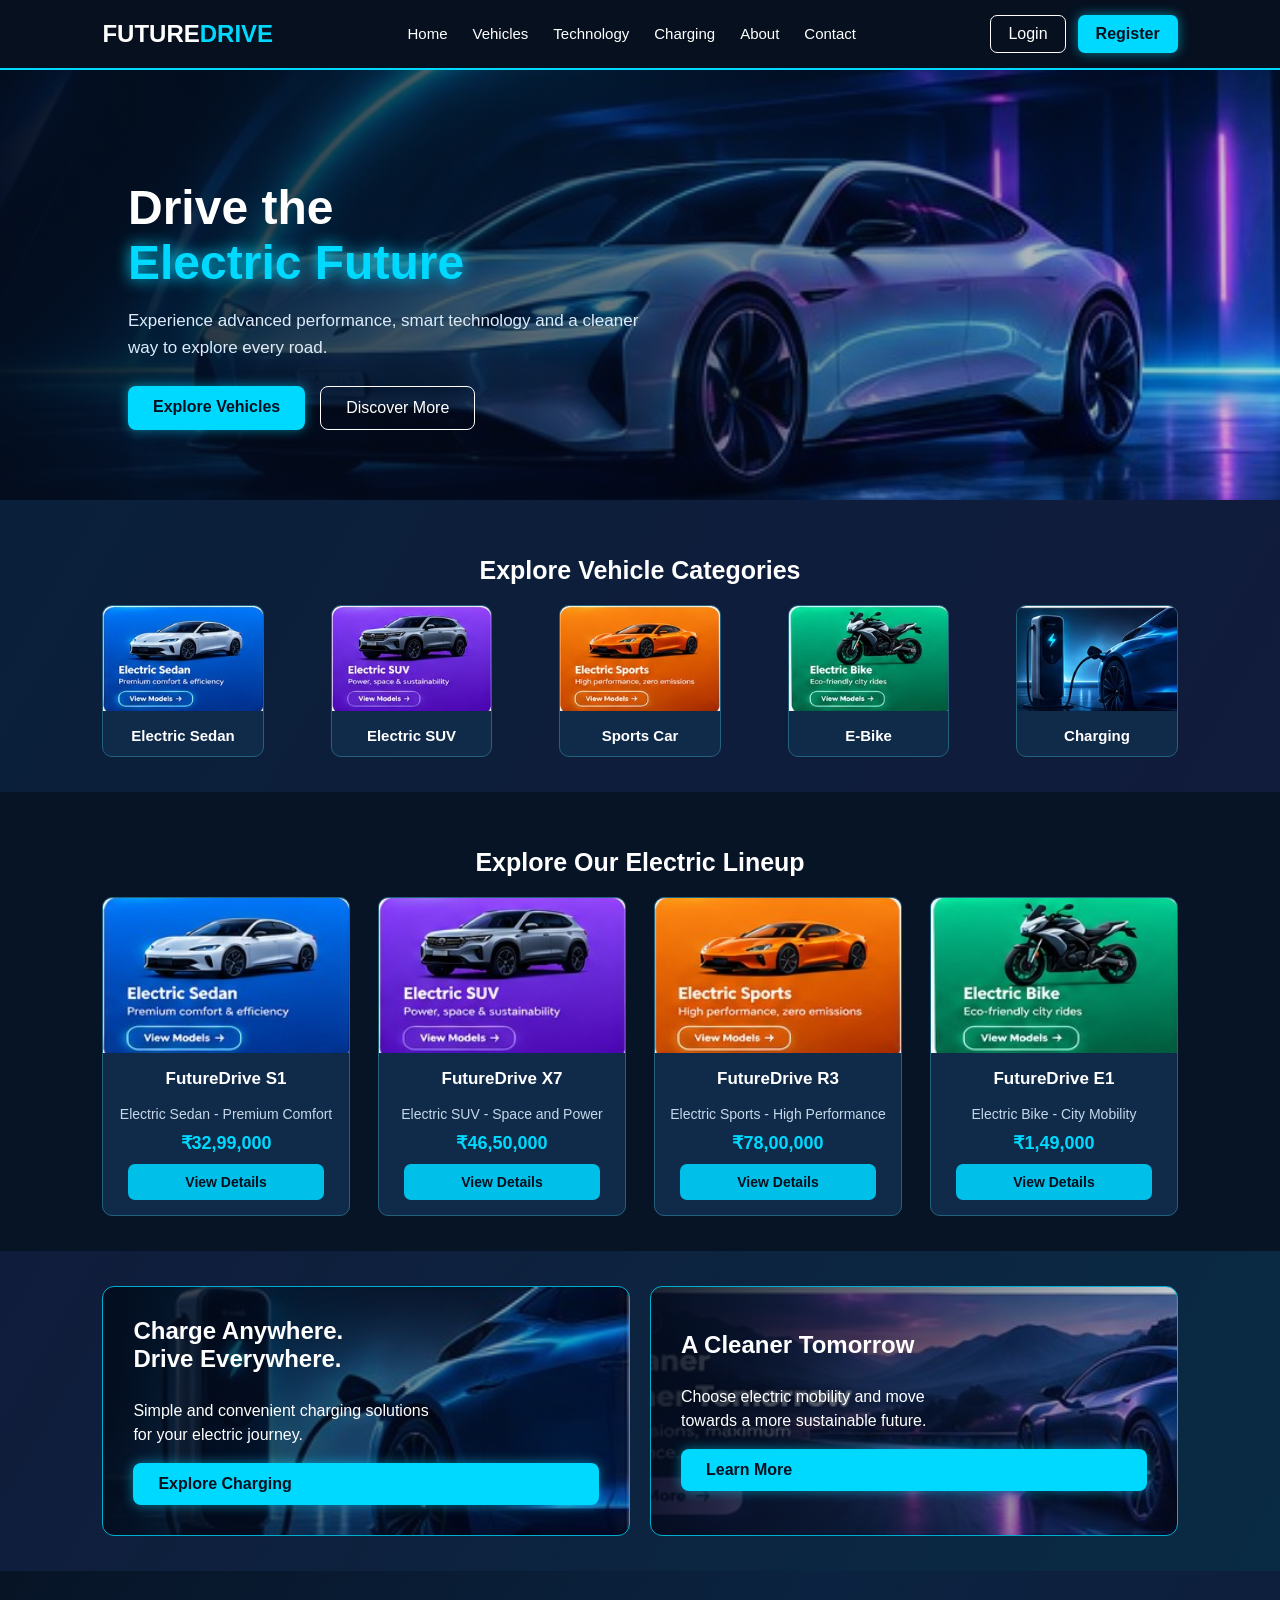
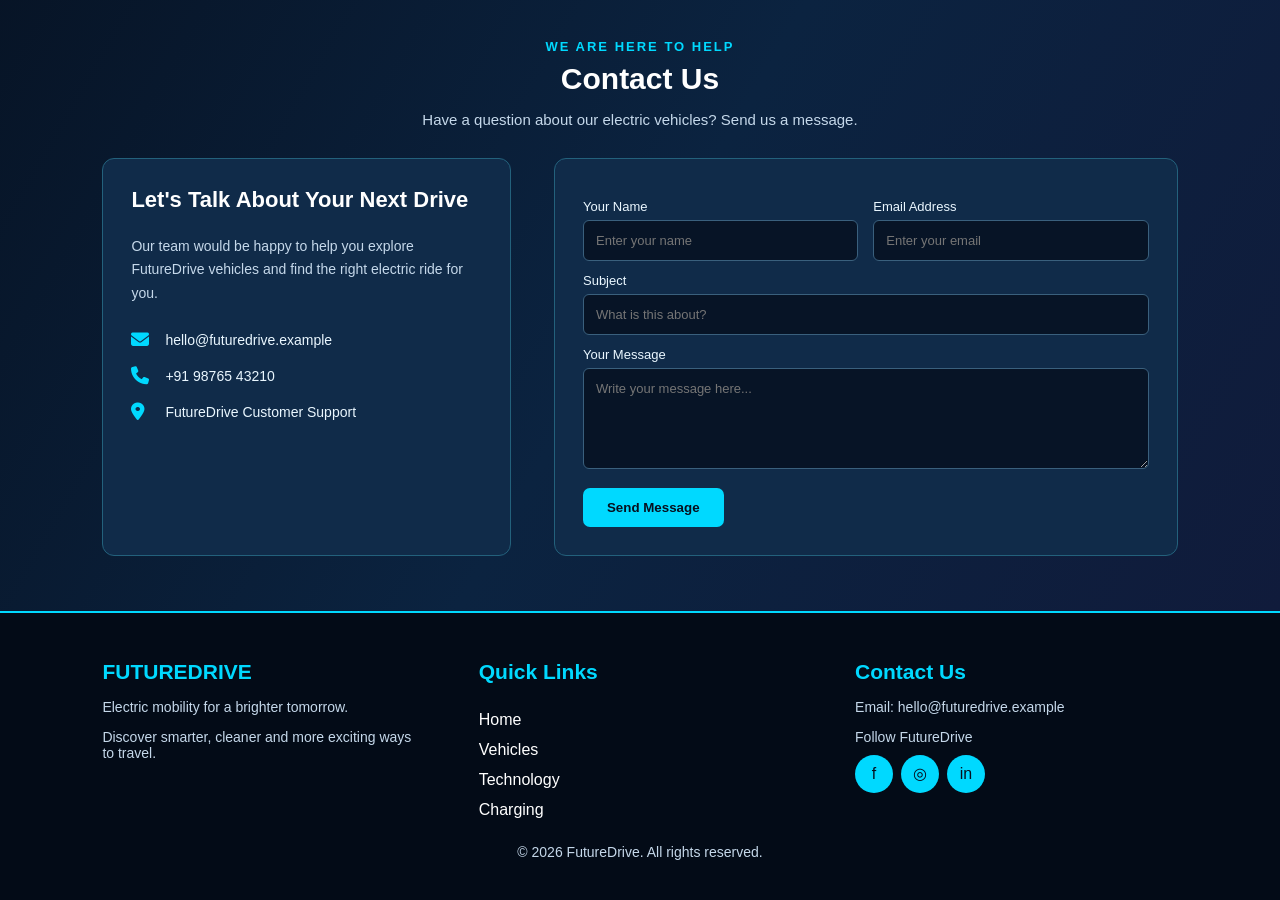
==== index.html @ e7c0e1f0 "Initial commit - FutureDrive website" ====
<!DOCTYPE html>
<html lang="en">
<head>
    <meta charset="UTF-8">
    <meta name="viewport" content="width=device-width, initial-scale=1.0">
    <title>FutureDrive - Electric Vehicles</title>
    <link rel="stylesheet" href="style.css">
    <link rel="stylesheet" href="https://cdnjs.cloudflare.com/ajax/libs/font-awesome/6.5.1/css/all.min.css">
</head>
<body>
<nav class="navbar">
    <a href="index.html" class="logo">FUTURE<span>DRIVE</span></a>

    <input type="checkbox" id="menu-toggle">
    <label for="menu-toggle" class="menu-icon">
        <i class="fa-solid fa-bars">☰</i>
    </label>

    <ul class="nav-links">
        <li><a href="index.html" class="anchor-link">Home</a></li>
        <li><a href="index.html#vehicles" class="anchor-link">Vehicles</a></li>
        <li><a href="index.html#technology" class="anchor-link">Technology</a></li>
        <li><a href="index.html#charging" class="anchor-link">Charging</a></li>
        <li><a href="index.html#about" class="anchor-link">About</a></li>
        <li><a href="#contact" class="anchor-link">Contact</a></li>
    </ul>

    <div class="nav-buttons">
        <a href="login.html" class="login-btn">Login</a>
        <a href="register.html" class="register-btn">Register</a>
    </div>
</nav>
<section class="hero">
    <div class="hero-content">
        <h1>Drive the<br><span>Electric Future</span></h1>
        <p>Experience advanced performance, smart technology and a cleaner way to explore every road.</p>
        <div class="hero-buttons">
            <a href="#vehicles" class="shop-btn">Explore Vehicles</a>
            <a href="#about" class="explore-btn">Discover More</a>
        </div>
    </div>
</section>

<section class="collections">
    <h2>Explore Vehicle Categories</h2>
    <div class="collection-container">
        <div class="collection-card"><img src="images/sedan.jpg" alt="Sedan"><h3>Electric Sedan</h3></div>
        <div class="collection-card"><img src="images/suv.jpg" alt="SUV"><h3>Electric SUV</h3></div>
        <div class="collection-card"><img src="images/sports.jpg" alt="Sports car"><h3>Sports Car</h3></div>
        <div class="collection-card"><img src="images/bike.jpg" alt="Electric bike"><h3>E-Bike</h3></div>
        <div class="collection-card"><img src="images/charging.jpg" alt="Charging"><h3>Charging</h3></div>
    </div>
</section>

<section class="products" id="vehicles">
    <h2>Explore Our Electric Lineup</h2>
    <div class="product-container">
        <div class="product-card">
            <img src="images/sedan.jpg" alt="FutureDrive S1">
            <h3>FutureDrive S1</h3>
            <p>Electric Sedan - Premium Comfort</p>
            <div class="product-price">₹32,99,000</div>
            <a href="car1.html" class="view-details">View Details</a>
        </div>
        <div class="product-card">
            <img src="images/suv.jpg" alt="FutureDrive X7">
            <h3>FutureDrive X7</h3>
            <p>Electric SUV - Space and Power</p>
            <div class="product-price">₹46,50,000</div>
            <a href="car2.html" class="view-details">View Details</a>
        </div>
        <div class="product-card">
            <img src="images/sports.jpg" alt="FutureDrive R3">
            <h3>FutureDrive R3</h3>
            <p>Electric Sports - High Performance</p>
            <div class="product-price">₹78,00,000</div>
            <a href="car3.html" class="view-details">View Details</a>
        </div>
        <div class="product-card">
            <img src="images/bike.jpg" alt="FutureDrive E1">
            <h3>FutureDrive E1</h3>
            <p>Electric Bike - City Mobility</p>
            <div class="product-price">₹1,49,000</div>
            <a href="car4.html" class="view-details">View Details</a>
        </div>
    </div>
</section>

<section class="promo-section" id="charging">
    <div class="promo-card charging-banner">
        <h2>Charge Anywhere.<br>Drive Everywhere.</h2>
        <p>Simple and convenient charging solutions for your electric journey.</p>
        <a href="#technology" class="shop-btn">Explore Charging</a>
    </div>
    <div class="promo-card green-banner">
        <h2>A Cleaner Tomorrow</h2>
        <p>Choose electric mobility and move towards a more sustainable future.</p>
        <a href="#about" class="shop-btn">Learn More</a>
    </div>
</section>

<section class="contact-section" id="contact-us">
    <div class="contact-heading">
        <p class="contact-tag">WE ARE HERE TO HELP</p>
        <h2>Contact Us</h2>
        <p>Have a question about our electric vehicles? Send us a message.</p>
    </div>

    <div class="contact-container">
        <div class="contact-info">
            <h3>Let's Talk About Your Next Drive</h3>
            <p>Our team would be happy to help you explore FutureDrive vehicles and find the right electric ride for you.</p>
            <div class="contact-info-item">
                <i class="fa-solid fa-envelope"></i>
                <span>hello@futuredrive.example</span>
            </div>
            <div class="contact-info-item">
                <i class="fa-solid fa-phone"></i>
                <span>+91 98765 43210</span>
            </div>
            <div class="contact-info-item">
                <i class="fa-solid fa-location-dot"></i>
                <span>FutureDrive Customer Support</span>
            </div>
        </div>

        <div class="contact-form-box">
            <form class="contact-form" action="#" method="get">
                <div class="contact-input-row">
                    <div>
                        <label for="contact-name">Your Name</label>
                        <input type="text" id="contact-name" name="name" placeholder="Enter your name" required>
                    </div>
                    <div>
                        <label for="contact-email">Email Address</label>
                        <input type="email" id="contact-email" name="email" placeholder="Enter your email" required>
                    </div>
                </div>
                <label for="contact-subject">Subject</label>
                <input type="text" id="contact-subject" name="subject" placeholder="What is this about?">
                <label for="contact-message">Your Message</label>
                <textarea id="contact-message" name="message" rows="5" placeholder="Write your message here..." required></textarea>
                <button type="submit">Send Message</button>
            </form>
        </div>
    </div>
</section>



<footer id="contact">
    <div class="footer-container">
        <div class="footer-contact">
            <h2>FUTUREDRIVE</h2>
            <p>Electric mobility for a brighter tomorrow.</p>
            <p>Discover smarter, cleaner and more exciting ways to travel.</p>
        </div>

        <div class="footer-links">
            <h2>Quick Links</h2>
            <a href="index.html">Home</a>
            <a href="index.html#vehicles">Vehicles</a>
            <a href="index.html#technology">Technology</a>
            <a href="index.html#charging">Charging</a>
        </div>

        <div class="footer-media">
            <h2>Contact Us</h2>
            <p>Email: hello@futuredrive.example</p>
            <p>Follow FutureDrive</p>
            <a href="#">f</a><a href="#">◎</a><a href="#">in</a>
        </div>
    </div>
    <p class="footer-copy">© 2026 FutureDrive. All rights reserved.</p>
</footer>
</body>
</html>
---- style.css ----
* {
    box-sizing: border-box;
}

body {
    margin: 0;
    padding: 0;
    font-family: Arial, sans-serif;
    background-color: #071426;
    color: white;
    min-height: 100vh;
    display: flex;
    flex-direction: column;
}

.navbar {
    display: flex;
    align-items: center;
    justify-content: space-between;
    padding: 15px 8%;
    background-color: #06101F;
    color: white;
    border-bottom: 2px solid #00D9FF;
    box-shadow: 0 3px 15px rgba(0, 217, 255, 0.25);
}

.logo {
    color: white;
    font-size: 24px;
    font-weight: bold;
    text-decoration: none;
}

.logo span {
    color: #00D9FF;
}

.nav-links {
    display: flex;
    gap: 25px;
    list-style-type: none;
    margin: 0;
    padding: 0;
}

.anchor-link {
    text-decoration: none;
    color: white;
    font-size: 15px;
    transition: 0.3s;
}

.anchor-link:hover {
    color: #00D9FF;
    text-decoration: underline;
}

.nav-buttons {
    display: flex;
    align-items: center;
    gap: 12px;
}

.login-btn {
    color: white;
    text-decoration: none;
    padding: 9px 17px;
    border: 1px solid white;
    border-radius: 7px;
}

.login-btn:hover {
    color: #00D9FF;
    border-color: #00D9FF;
}

.register-btn {
    color: #06101F;
    text-decoration: none;
    padding: 10px 18px;
    background-color: #00D9FF;
    border-radius: 7px;
    font-weight: bold;
    box-shadow: 0 0 12px rgba(0, 217, 255, 0.55);
}

.register-btn:hover {
    background-color: white;
    box-shadow: 0 0 20px #00D9FF;
    transform: translateY(-3px);
}

#menu-toggle {
    display: none;
}

.menu-icon {
    display: none;
}

.hero {
    height: 430px;
    display: flex;
    align-items: center;
    padding: 40px 10%;
    background-image: linear-gradient(to right, rgba(3, 12, 28, 0.95), rgba(3, 12, 28, 0.15)), url("images/hero-ev.jpg");
    background-size: cover;
    background-position: center;
    box-sizing: border-box;
}

.hero-content {
    max-width: 520px;
}

.hero-content h1 {
    font-size: 48px;
    line-height: 1.15;
    margin-bottom: 12px;
}

.hero-content h1 span {
    color: #00D9FF;
    text-shadow: 0 0 15px #00D9FF;
}

.hero-content p {
    font-size: 17px;
    line-height: 1.6;
    margin-bottom: 25px;
    color: #DCEBFA;
}

.hero-buttons {
    display: flex;
    gap: 15px;
}

.shop-btn {
    padding: 12px 25px;
    background-color: #00D9FF;
    color: #06101F;
    text-decoration: none;
    border-radius: 8px;
    font-weight: bold;
    transition: 0.3s;
    box-shadow: 0 0 12px rgba(0, 217, 255, 0.5);
}

.shop-btn:hover {
    background-color: white;
    transform: translateY(-4px);
    box-shadow: 0 0 22px #00D9FF;
}

.explore-btn {
    padding: 12px 25px;
    border: 1px solid white;
    color: white;
    text-decoration: none;
    border-radius: 8px;
    transition: 0.3s;
}

.explore-btn:hover {
    background-color: white;
    color: #071426;
}

.collections {
    padding: 35px 8%;
    background: linear-gradient(120deg, #0A203A, #111B3C);
}

.collections h2,
.products h2 {
    margin-bottom: 20px;
    font-size: 25px;
    text-align: center;
}

.collection-container {
    display: flex;
    justify-content: space-between;
    flex-wrap: wrap;
    gap: 15px;
}

.collection-card {
    background-color: #102B49;
    width: 15%;
    border: 1px solid #23617C;
    border-radius: 10px;
    text-align: center;
    overflow: hidden;
    transition: 0.3s;
}

.collection-card img {
    width: 100%;
    height: 105px;
    object-fit: cover;
}

.collection-card h3 {
    margin: 12px 5px;
    font-size: 15px;
}

.collection-card:hover {
    transform: scale(1.05);
    border-color: #00D9FF;
    box-shadow: 0 0 17px rgba(0, 217, 255, 0.35);
    position: relative;
    z-index: 2;
}

.collection-card:active {
    transform: scale(1.05);
}

.products {
    padding: 35px 8%;
    background-color: #071426;
}

.product-container {
    display: flex;
    justify-content: space-between;
    flex-wrap: wrap;
    gap: 18px;
}

.product-card {
    background-color: #102B49;
    width: 23%;
    border: 1px solid #23617C;
    border-radius: 10px;
    text-align: center;
    padding-bottom: 15px;
    overflow: hidden;
    transition: 0.3s;
}

.product-card img {
    width: 100%;
    height: 155px;
    object-fit: cover;
}

.product-card h3 {
    font-size: 17px;
    margin-top: 12px;
}

.product-card p {
    font-size: 14px;
    margin: 5px;
    color: #C5D8EA;
}

.product-price {
    color: #00D9FF;
    font-size: 18px;
    font-weight: bold;
    margin: 10px;
}

.product-card:hover {
    transform: scale(1.05);
    border-color: #00D9FF;
    box-shadow: 0 0 20px rgba(0, 217, 255, 0.3);
    position: relative;
    z-index: 2;
}

.product-card:active {
    transform: scale(1.05);
}

.view-details {
    display: block;
    width: 80%;
    margin: 10px auto 0;
    padding: 10px 20px;
    background-color: #00BFE8;
    color: #06101F;
    text-decoration: none;
    border-radius: 7px;
    box-sizing: border-box;
    font-size: 14px;
    font-weight: bold;
}

.view-details:hover {
    background-color: white;
    box-shadow: 0 0 15px #00D9FF;
}

.promo-section {
    display: flex;
    justify-content: space-between;
    gap: 20px;
    padding: 35px 8%;
    background: linear-gradient(120deg, #101C3B, #092B43);
}

.promo-card {
    width: 50%;
    min-height: 220px;
    padding: 30px;
    display: flex;
    flex-direction: column;
    justify-content: center;
    background-size: cover;
    background-position: center;
    border-radius: 12px;
    overflow: hidden;
    border: 1px solid #00AFCF;
}

.promo-card h2 {
    margin: 0 0 10px;
}

.promo-card p {
    max-width: 300px;
    line-height: 1.5;
}

.charging-banner {
    background-image: linear-gradient(to right, rgba(3, 12, 28, 0.9), rgba(3, 12, 28, 0.2)), url("images/charging.jpg");
}

.green-banner {
    background-image: linear-gradient(to right, rgba(3, 12, 28, 0.9), rgba(3, 12, 28, 0.2)), url("images/green-drive.jpg");
}

.bottom-section {
    display: flex;
    justify-content: space-between;
    gap: 35px;
    padding: 35px 8%;
    background-color: #0A203A;
}

.why-choose {
    width: 65%;
}

.newsletter {
    width: 30%;
}

.bottom-section h2 {
    font-size: 23px;
    margin-bottom: 18px;
}

.features {
    display: flex;
    justify-content: space-between;
    text-align: center;
    margin-top: 20px;
    gap: 15px;
}

.feature {
    width: 30%;
}

.feature i {
    font-size: 32px;
    margin-bottom: 10px;
    color: #00D9FF;
}

.feature p {
    font-size: 14px;
    color: #C5D8EA;
}

.newsletter-box {
    background-color: #102B49;
    border: 1px solid #23617C;
    padding: 20px;
    border-radius: 10px;
}

.newsletter-box h4 {
    margin-bottom: 15px;
    font-size: 17px;
}

.newsletter-box input {
    width: 100%;
    padding: 10px;
    border: 1px solid #3A607D;
    background-color: #071426;
    color: white;
    border-radius: 5px;
    margin-bottom: 12px;
    box-sizing: border-box;
}

.newsletter-box button {
    width: 100%;
    padding: 10px;
    background-color: #00D9FF;
    color: #06101F;
    border: none;
    border-radius: 6px;
    cursor: pointer;
    font-weight: bold;
}

.newsletter-box button:hover {
    background-color: white;
    box-shadow: 0 0 15px #00D9FF;
}

footer {
    background-color: #030B17;
    color: white;
    padding: 30px 8%;
    border-top: 2px solid #00D9FF;
}

.footer-container {
    display: flex;
    justify-content: space-between;
    gap: 25px;
}

.footer-links,
.footer-contact,
.footer-media {
    width: 30%;
}

footer h2 {
    margin-bottom: 15px;
    color: #00D9FF;
    font-size: 21px;
}

footer p {
    font-size: 14px;
    margin-bottom: 10px;
    color: #C5D8EA;
}

.footer-links {
    display: flex;
    flex-direction: column;
    gap: 12px;
}

.footer-links a {
    color: white;
    text-decoration: none;
}

.footer-links a:hover {
    color: #00D9FF;
    text-decoration: underline;
}

.footer-media a {
    display: inline-flex;
    justify-content: center;
    align-items: center;
    width: 38px;
    height: 38px;
    background-color: #00D9FF;
    color: #06101F;
    border-radius: 50%;
    text-decoration: none;
    margin-right: 8px;
}

.footer-media a:hover {
    background-color: white;
    transform: translateY(-4px);
}

.shoe-detail-page {
    width: 100%;
    flex: 1;
    padding: 40px 8%;
    display: flex;
    align-items: center;
    background: linear-gradient(120deg, #071426, #102B49, #111B3C);
}

.shoe-detail-container {
    width: 100%;
    display: flex;
    flex-direction: row;
    align-items: center;
    justify-content: space-between;
    gap: 5%;
}

.shoe-detail-image {
    width: 43%;
    flex-shrink: 0;
}

.shoe-detail-image img {
    display: block;
    width: 100%;
    height: 430px;
    object-fit: cover;
    object-position: center;
    border-radius: 18px;
    border: 1px solid #00D9FF;
    box-shadow: 0 0 25px rgba(0, 217, 255, 0.25);
}

.shoe-detail-info {
    width: 52%;
    color: white;
    padding: 20px 0;
    display: flex;
    flex-direction: column;
    justify-content: center;
}

.shoe-detail-info .category {
    color: #00D9FF;
    font-size: 14px;
    font-weight: bold;
    letter-spacing: 2px;
    margin-bottom: 12px;
}

.shoe-detail-info h1 {
    color: white;
    font-size: 36px;
    margin: 0 0 12px;
}

.shoe-tagline {
    color: #BDEEFF;
    font-size: 18px;
    margin: 0 0 15px;
}

.shoe-price {
    display: flex;
    align-items: center;
    flex-wrap: wrap;
    gap: 18px;
    margin: 0 0 25px;
}

.offer-price {
    color: #00D9FF;
    font-size: 32px;
    font-weight: bold;
}

.shoe-description {
    color: white;
    font-size: 16px;
    line-height: 1.8;
    margin-bottom: 20px;
}

.shoe-features {
    line-height: 2;
    color: #D4E8F7;
}

.back-shopping {
    display: inline-block;
    width: fit-content;
    margin-top: 20px;
    padding: 12px 22px;
    background-color: #00D9FF;
    color: #06101F;
    text-decoration: none;
    border-radius: 7px;
    transition: 0.3s;
    font-weight: bold;
}

.back-shopping:hover {
    background-color: white;
    box-shadow: 0 0 15px #00D9FF;
    transform: translateY(-3px);
}

.login-page {
    min-height: 600px;
    display: flex;
    align-items: center;
    justify-content: center;
    padding: 40px 20px;
    background-image: linear-gradient(rgba(3, 12, 28, 0.72), rgba(3, 12, 28, 0.72)), url("images/login-bg.jpg");
    background-size: cover;
    background-position: center;
}

.register-page {
    min-height: 650px;
    display: flex;
    align-items: center;
    justify-content: center;
    padding: 40px 20px;
    background-image: linear-gradient(rgba(3, 12, 28, 0.72), rgba(3, 12, 28, 0.72)), url("images/register-bg.jpg");
    background-size: cover;
    background-position: center;
}

.login-box {
    width: 100%;
    max-width: 420px;
    padding: 35px;
    background-color: rgba(5, 18, 36, 0.94);
    border: 1px solid #00D9FF;
    border-radius: 12px;
    box-shadow: 0 0 25px rgba(0, 217, 255, 0.3);
}

.login-box h1 {
    text-align: center;
    margin-bottom: 10px;
}

.login-box p {
    text-align: center;
    color: #C5D8EA;
    margin-bottom: 25px;
}

.login-box label {
    display: block;
    margin: 12px 0 6px;
    font-size: 14px;
}

.login-box input {
    width: 100%;
    padding: 12px;
    border: 1px solid #3A607D;
    background-color: #071426;
    color: white;
    border-radius: 6px;
    box-sizing: border-box;
}

.login-box input:focus {
    outline: none;
    border-color: #00D9FF;
    box-shadow: 0 0 10px rgba(0, 217, 255, 0.3);
}

.login-box button {
    width: 100%;
    padding: 12px;
    margin-top: 20px;
    background-color: #00D9FF;
    color: #06101F;
    border: none;
    border-radius: 7px;
    font-weight: bold;
    cursor: pointer;
}

.login-box button:hover {
    background-color: white;
    box-shadow: 0 0 15px #00D9FF;
}

.login-box .form-link {
    text-align: center;
    margin-top: 18px;
    font-size: 13px;
}

.login-box .form-link a {
    color: #00D9FF;
    text-decoration: none;
}

@media (max-width: 546px) {

    body {
        overflow-x: hidden;
    }

    .navbar {
        flex-direction: row;
        flex-wrap: wrap;
        padding: 15px 20px;
    }

    .menu-icon {
        display: block;
        font-size: 25px;
        cursor: pointer;
        color: #00D9FF;
    }

    .nav-links {
        display: none;
        flex-direction: column;
        align-items: center;
        width: 100%;
        gap: 0;
        padding-top: 15px;
    }

    #menu-toggle:checked ~ .nav-links {
        display: flex;
    }

    .nav-links li {
        width: 100%;
        text-align: center;
    }

    .nav-links a {
        display: block;
        padding: 10px 0;
    }

    .nav-buttons {
        display: none;
        width: 100%;
        flex-direction: column;
        padding-top: 12px;
    }

    #menu-toggle:checked ~ .nav-buttons {
        display: flex;
    }

    .hero {
        height: 350px;
        padding: 30px 20px;
        background-position: 60% center;
    }

    .hero-content h1 {
        font-size: 32px;
    }

    .hero-content p {
        font-size: 14px;
    }

    .hero-buttons {
        flex-wrap: wrap;
    }

    .collections {
        padding: 30px 20px;
    }

    .collection-container {
        flex-direction: column;
        align-items: center;
    }

    .collection-card {
        width: 100%;
        max-width: 350px;
    }

    .collection-card img {
        height: 180px;
    }

    .products {
        padding: 25px 20px;
    }

    .product-container {
        flex-direction: column;
        align-items: center;
    }

    .product-card {
        width: 100%;
        max-width: 350px;
    }

    .product-card img {
        height: 200px;
    }

    .promo-section {
        flex-direction: column;
        padding: 25px 20px;
    }

    .promo-card {
        width: 100%;
    }

    .bottom-section {
        flex-direction: column;
        padding: 30px 20px;
        gap: 30px;
    }

    .why-choose,
    .newsletter {
        width: 100%;
    }

    .features {
        flex-wrap: wrap;
        gap: 15px;
    }

    .feature {
        width: 100%;
    }

    .shoe-detail-page {
        padding: 25px 20px;
        min-height: auto;
    }

    .shoe-detail-container {
        flex-direction: column;
        gap: 25px;
    }

    .shoe-detail-image {
        width: 100%;
    }

    .shoe-detail-image img {
        width: 100%;
        height: 300px;
        object-fit: cover;
    }

    .shoe-detail-info {
        width: 100%;
        padding: 20px 0;
    }

    .shoe-detail-info h1 {
        font-size: 27px;
    }

    .shoe-tagline {
        font-size: 15px;
    }

    .shoe-description {
        font-size: 15px;
    }

    .login-box {
        padding: 25px 20px;
    }

    footer {
        padding: 25px 20px;
    }

    .footer-container {
        flex-direction: column;
        gap: 25px;
    }

    .footer-links,
    .footer-contact,
    .footer-media {
        width: 100%;
    }
}


/* FUTUREDRIVE TECHNOLOGY SECTION */

.mobility-section {
    padding: 60px 8%;
    background: linear-gradient(120deg, #071426, #0B2340, #101B3B);
}

.mobility-heading {
    text-align: center;
    margin-bottom: 35px;
}

.section-tag {
    color: #00D9FF;
    font-size: 13px;
    font-weight: bold;
    letter-spacing: 2px;
    margin-bottom: 10px;
}

.mobility-heading h2 {
    font-size: 30px;
    margin: 8px 0 12px;
}

.mobility-heading > p:last-child {
    color: #C5D8EA;
    font-size: 15px;
}

.mobility-container {
    display: flex;
    justify-content: space-between;
    flex-wrap: wrap;
    gap: 18px;
}

.mobility-card {
    width: 23%;
    padding: 25px 18px;
    text-align: center;
    background-color: #102B49;
    border: 1px solid #23617C;
    border-radius: 12px;
    transition: 0.3s;
}

.mobility-card i {
    font-size: 35px;
    color: #00D9FF;
    margin-bottom: 15px;
}

.mobility-card h3 {
    font-size: 17px;
    margin-bottom: 10px;
}

.mobility-card p {
    color: #C5D8EA;
    font-size: 13px;
    line-height: 1.6;
}

.mobility-card:hover {
    transform: scale(1.05);
    border-color: #00D9FF;
    box-shadow: 0 0 20px rgba(0, 217, 255, 0.3);
    position: relative;
    z-index: 2;
}

.mobility-stats {
    display: flex;
    justify-content: space-around;
    gap: 20px;
    margin-top: 45px;
    padding: 25px 10px;
    border-top: 1px solid rgba(0, 217, 255, 0.3);
    border-bottom: 1px solid rgba(0, 217, 255, 0.3);
}

.stat {
    text-align: center;
    width: 30%;
}

.stat h2 {
    color: #00D9FF;
    font-size: 32px;
    margin: 0 0 5px;
    text-shadow: 0 0 12px rgba(0, 217, 255, 0.4);
}

.stat h2 span {
    font-size: 19px;
}

.stat p {
    color: #D5E5F4;
    font-size: 13px;
}

.stat-note {
    text-align: center;
    color: #829BB2;
    font-size: 11px;
    margin-top: 12px;
}

.footer-newsletter {
    margin-top: 12px;
}

.footer-newsletter input {
    width: 100%;
    padding: 10px;
    margin-bottom: 8px;
    border: 1px solid #23617C;
    border-radius: 5px;
    background-color: #071426;
    color: white;
}

.footer-newsletter button {
    padding: 9px 18px;
    border: none;
    border-radius: 5px;
    background-color: #00D9FF;
    color: #06101F;
    font-weight: bold;
    cursor: pointer;
}

.footer-newsletter button:hover {
    background-color: white;
    box-shadow: 0 0 12px #00D9FF;
}

@media (max-width: 546px) {
    .mobility-section {
        padding: 40px 20px;
    }

    .mobility-heading h2 {
        font-size: 24px;
    }

    .mobility-container {
        flex-direction: column;
        align-items: center;
    }

    .mobility-card {
        width: 100%;
        max-width: 350px;
    }

    .mobility-stats {
        flex-wrap: wrap;
        gap: 20px;
    }

    .stat {
        width: 100%;
    }
}


/* CONTACT FORM IN THE FOOTER */

.footer-container {
    flex-wrap: wrap;
}

.footer-contact-form {
    width: 30%;
}

.footer-contact-form h2 {
    margin-bottom: 15px;
}

.footer-contact-form input,
.footer-contact-form textarea {
    width: 100%;
    padding: 10px;
    margin-bottom: 10px;
    border: 1px solid #23617C;
    border-radius: 5px;
    background-color: #071426;
    color: white;
    font-family: Arial, sans-serif;
    font-size: 13px;
    box-sizing: border-box;
}

.footer-contact-form input:focus,
.footer-contact-form textarea:focus {
    outline: none;
    border-color: #00D9FF;
    box-shadow: 0 0 8px rgba(0, 217, 255, 0.25);
}

.footer-contact-form textarea {
    resize: vertical;
}

.footer-contact-form button {
    width: 100%;
    padding: 10px;
    border: none;
    border-radius: 6px;
    background-color: #00D9FF;
    color: #06101F;
    font-weight: bold;
    cursor: pointer;
}

.footer-contact-form button:hover {
    background-color: white;
    box-shadow: 0 0 12px #00D9FF;
}

@media (max-width: 546px) {
    .footer-contact-form {
        width: 100%;
    }
}


/* FOOTER CONTACT FORM - SIMPLE THREE COLUMN LAYOUT */

.footer-container {
    display: flex;
    justify-content: space-between;
    align-items: flex-start;
    gap: 30px;
}

.footer-contact,
.footer-links,
.footer-media {
    width: 30%;
}

.footer-contact-form {
    margin: 12px 0 18px;
}

.footer-contact-form input,
.footer-contact-form textarea {
    display: block;
    width: 100%;
    padding: 9px 10px;
    margin-bottom: 8px;
    border: 1px solid #23617C;
    border-radius: 5px;
    background-color: #071426;
    color: white;
    font-family: Arial, sans-serif;
    font-size: 13px;
    box-sizing: border-box;
}

.footer-contact-form input:focus,
.footer-contact-form textarea:focus {
    outline: none;
    border-color: #00D9FF;
}

.footer-contact-form textarea {
    resize: vertical;
}

.footer-contact-form button {
    padding: 9px 16px;
    background-color: #00D9FF;
    color: #06101F;
    border: none;
    border-radius: 5px;
    font-weight: bold;
    cursor: pointer;
}

.footer-contact-form button:hover {
    background-color: white;
}

.footer-copy {
    text-align: center;
    margin-top: 25px;
}

@media (max-width: 546px) {
    .footer-container {
        flex-direction: column;
        gap: 25px;
    }

    .footer-contact,
    .footer-links,
    .footer-media {
        width: 100%;
    }
}


/* CONTACT US SECTION - PLACED AFTER PROMOTION */

.contact-section {
    padding: 55px 8%;
    background: linear-gradient(120deg, #071426, #0B2340, #101B3B);
}

.contact-heading {
    text-align: center;
    margin-bottom: 30px;
}

.contact-tag {
    color: #00D9FF;
    font-size: 13px;
    font-weight: bold;
    letter-spacing: 2px;
    margin-bottom: 8px;
}

.contact-heading h2 {
    font-size: 30px;
    margin: 8px 0;
}

.contact-heading > p:last-child {
    color: #C5D8EA;
    font-size: 15px;
}

.contact-container {
    display: flex;
    justify-content: space-between;
    align-items: stretch;
    gap: 30px;
}

.contact-info {
    width: 38%;
    padding: 28px;
    background-color: #102B49;
    border: 1px solid #23617C;
    border-radius: 12px;
}

.contact-info h3 {
    font-size: 22px;
    margin-top: 0;
}

.contact-info p {
    color: #C5D8EA;
    font-size: 14px;
    line-height: 1.7;
    margin-bottom: 25px;
}

.contact-info-item {
    display: flex;
    align-items: center;
    gap: 12px;
    margin: 18px 0;
    color: #EAF7FF;
    font-size: 14px;
}

.contact-info-item i {
    color: #00D9FF;
    font-size: 18px;
    width: 22px;
}

.contact-form-box {
    width: 58%;
    padding: 28px;
    background-color: #102B49;
    border: 1px solid #23617C;
    border-radius: 12px;
}

.contact-form label {
    display: block;
    margin: 12px 0 6px;
    color: #EAF7FF;
    font-size: 13px;
}

.contact-input-row {
    display: flex;
    justify-content: space-between;
    gap: 15px;
}

.contact-input-row div {
    width: 50%;
}

.contact-form input,
.contact-form textarea {
    width: 100%;
    padding: 12px;
    border: 1px solid #3A607D;
    border-radius: 6px;
    background-color: #071426;
    color: white;
    font-family: Arial, sans-serif;
    font-size: 13px;
    box-sizing: border-box;
}

.contact-form input:focus,
.contact-form textarea:focus {
    outline: none;
    border-color: #00D9FF;
    box-shadow: 0 0 10px rgba(0, 217, 255, 0.2);
}

.contact-form textarea {
    resize: vertical;
}

.contact-form button {
    margin-top: 15px;
    padding: 12px 24px;
    background-color: #00D9FF;
    color: #06101F;
    border: none;
    border-radius: 7px;
    font-weight: bold;
    cursor: pointer;
    transition: 0.3s;
}

.contact-form button:hover {
    background-color: white;
    box-shadow: 0 0 15px #00D9FF;
}

@media (max-width: 546px) {
    .contact-section {
        padding: 40px 20px;
    }

    .contact-heading h2 {
        font-size: 25px;
    }

    .contact-container {
        flex-direction: column;
    }

    .contact-info,
    .contact-form-box {
        width: 100%;
        padding: 22px;
        box-sizing: border-box;
    }

    .contact-input-row {
        flex-direction: column;
        gap: 0;
    }

    .contact-input-row div {
        width: 100%;
    }
}
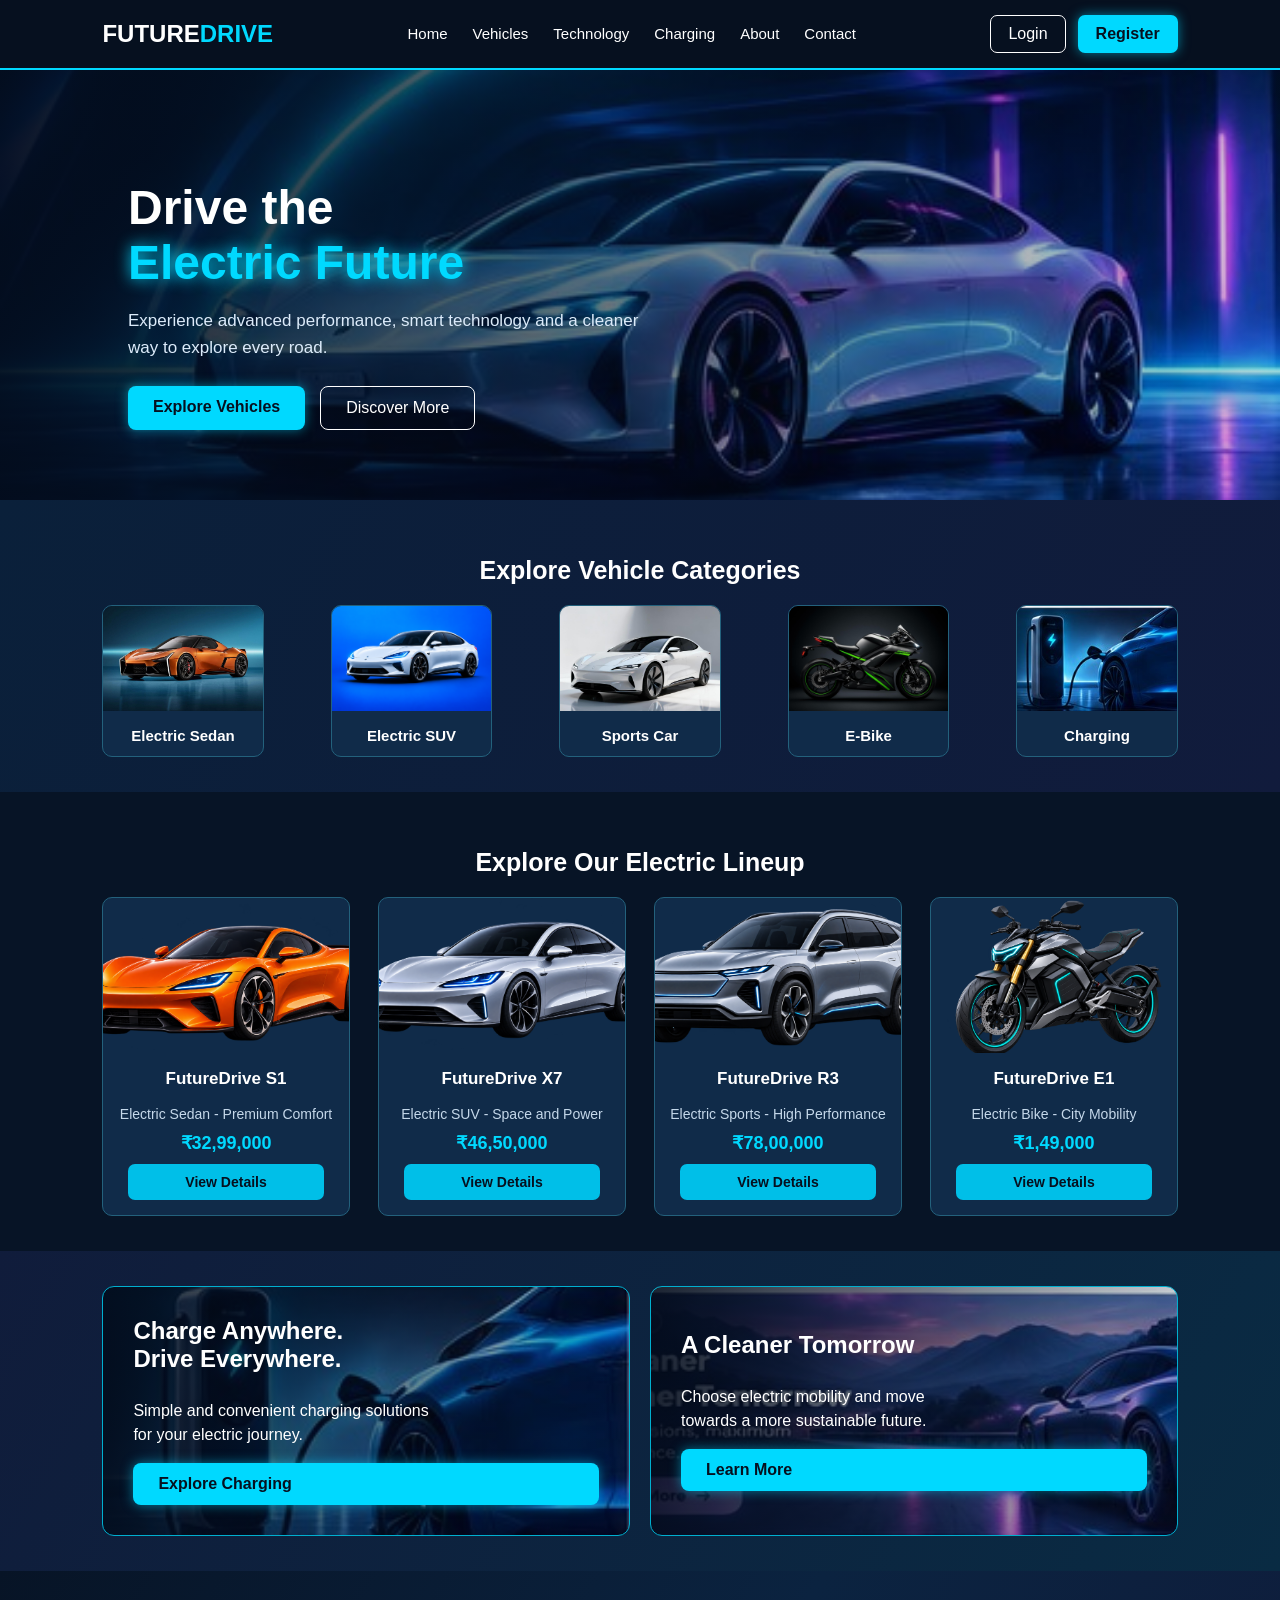
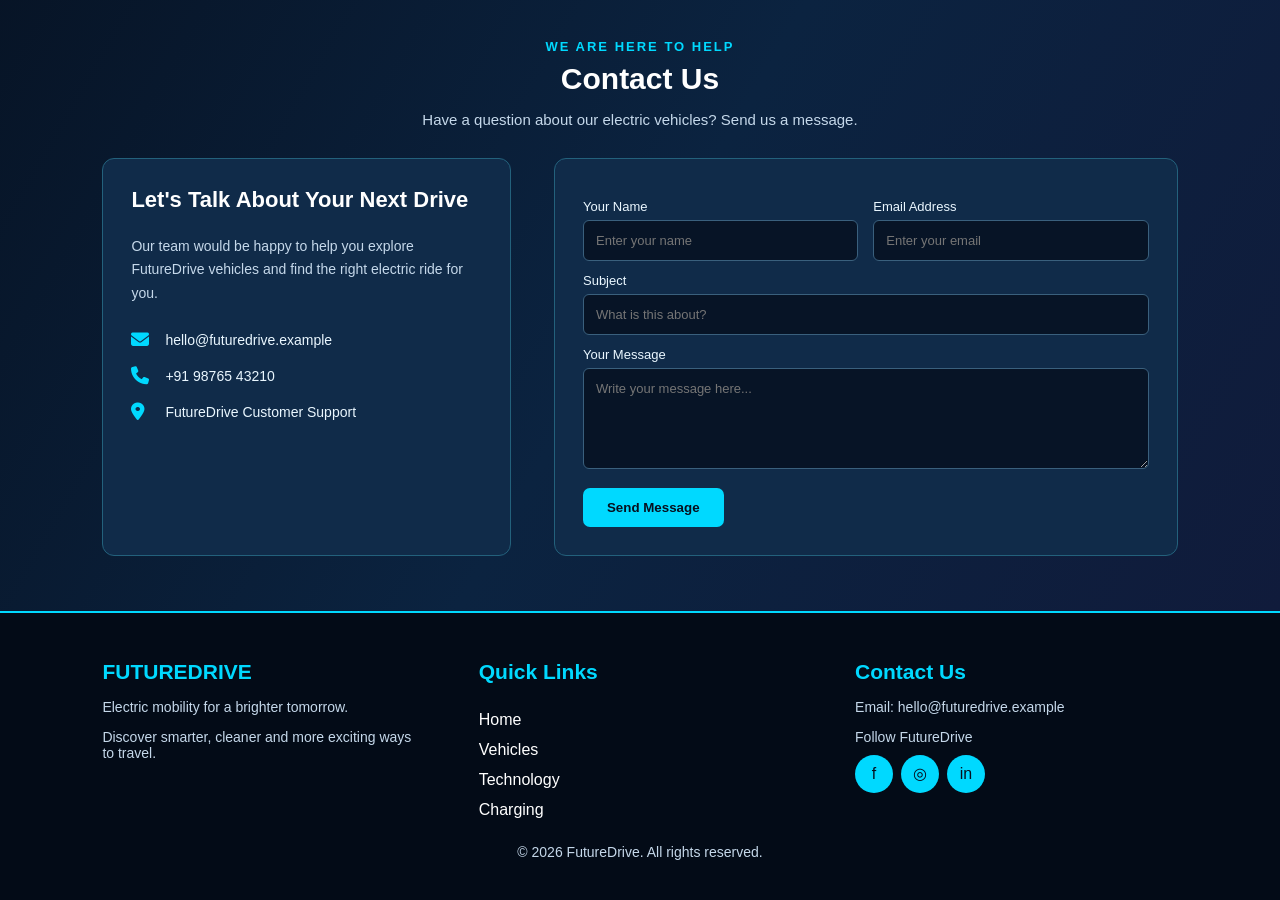
==== commit 7a982a9b: "updated website" ====
--- a/index.html
+++ b/index.html
@@ -12,9 +12,9 @@
     <a href="index.html" class="logo">FUTURE<span>DRIVE</span></a>
 
     <input type="checkbox" id="menu-toggle">
-    <label for="menu-toggle" class="menu-icon">
-        <i class="fa-solid fa-bars">☰</i>
-    </label>
+<label for="menu-toggle" class="menu-icon">
+    <i class="fa-solid fa-bars"></i>
+</label>
 
     <ul class="nav-links">
         <li><a href="index.html" class="anchor-link">Home</a></li>
@@ -44,10 +44,10 @@
 <section class="collections">
     <h2>Explore Vehicle Categories</h2>
     <div class="collection-container">
-        <div class="collection-card"><img src="images/sedan.jpg" alt="Sedan"><h3>Electric Sedan</h3></div>
-        <div class="collection-card"><img src="images/suv.jpg" alt="SUV"><h3>Electric SUV</h3></div>
-        <div class="collection-card"><img src="images/sports.jpg" alt="Sports car"><h3>Sports Car</h3></div>
-        <div class="collection-card"><img src="images/bike.jpg" alt="Electric bike"><h3>E-Bike</h3></div>
+        <div class="collection-card"><img src="images/sport4.png" alt="Sedan"><h3>Electric Sedan</h3></div>
+        <div class="collection-card"><img src="images/sport2.png" alt="SUV"><h3>Electric SUV</h3></div>
+        <div class="collection-card"><img src="images/sport3.png" alt="Sports car"><h3>Sports Car</h3></div>
+        <div class="collection-card"><img src="images/bikes.png" alt="Electric bike"><h3>E-Bike</h3></div>
         <div class="collection-card"><img src="images/charging.jpg" alt="Charging"><h3>Charging</h3></div>
     </div>
 </section>
@@ -56,28 +56,28 @@
     <h2>Explore Our Electric Lineup</h2>
     <div class="product-container">
         <div class="product-card">
-            <img src="images/sedan.jpg" alt="FutureDrive S1">
+            <img src="images/car1.png" alt="FutureDrive S1">
             <h3>FutureDrive S1</h3>
             <p>Electric Sedan - Premium Comfort</p>
             <div class="product-price">₹32,99,000</div>
             <a href="car1.html" class="view-details">View Details</a>
         </div>
         <div class="product-card">
-            <img src="images/suv.jpg" alt="FutureDrive X7">
+            <img src="images/car2.png" alt="FutureDrive X7">
             <h3>FutureDrive X7</h3>
             <p>Electric SUV - Space and Power</p>
             <div class="product-price">₹46,50,000</div>
             <a href="car2.html" class="view-details">View Details</a>
         </div>
         <div class="product-card">
-            <img src="images/sports.jpg" alt="FutureDrive R3">
+            <img src="images/car3.png" alt="FutureDrive R3">
             <h3>FutureDrive R3</h3>
             <p>Electric Sports - High Performance</p>
             <div class="product-price">₹78,00,000</div>
             <a href="car3.html" class="view-details">View Details</a>
         </div>
         <div class="product-card">
-            <img src="images/bike.jpg" alt="FutureDrive E1">
+            <img src="images/bikecard.png" alt="FutureDrive E1">
             <h3>FutureDrive E1</h3>
             <p>Electric Bike - City Mobility</p>
             <div class="product-price">₹1,49,000</div>
--- a/style.css
+++ b/style.css
@@ -1,4 +1,3 @@
-
 * {
     box-sizing: border-box;
 }
@@ -267,7 +266,7 @@
     margin: 10px;
 }
 
-.product-card:hover {
+.product-card img:hover {
     transform: scale(1.05);
     border-color: #00D9FF;
     box-shadow: 0 0 20px rgba(0, 217, 255, 0.3);
@@ -686,6 +685,8 @@
     text-decoration: none;
 }
 
+
+
 @media (max-width: 546px) {
 
     body {
@@ -1354,4 +1355,4 @@
     .contact-input-row div {
         width: 100%;
     }
-}
+}
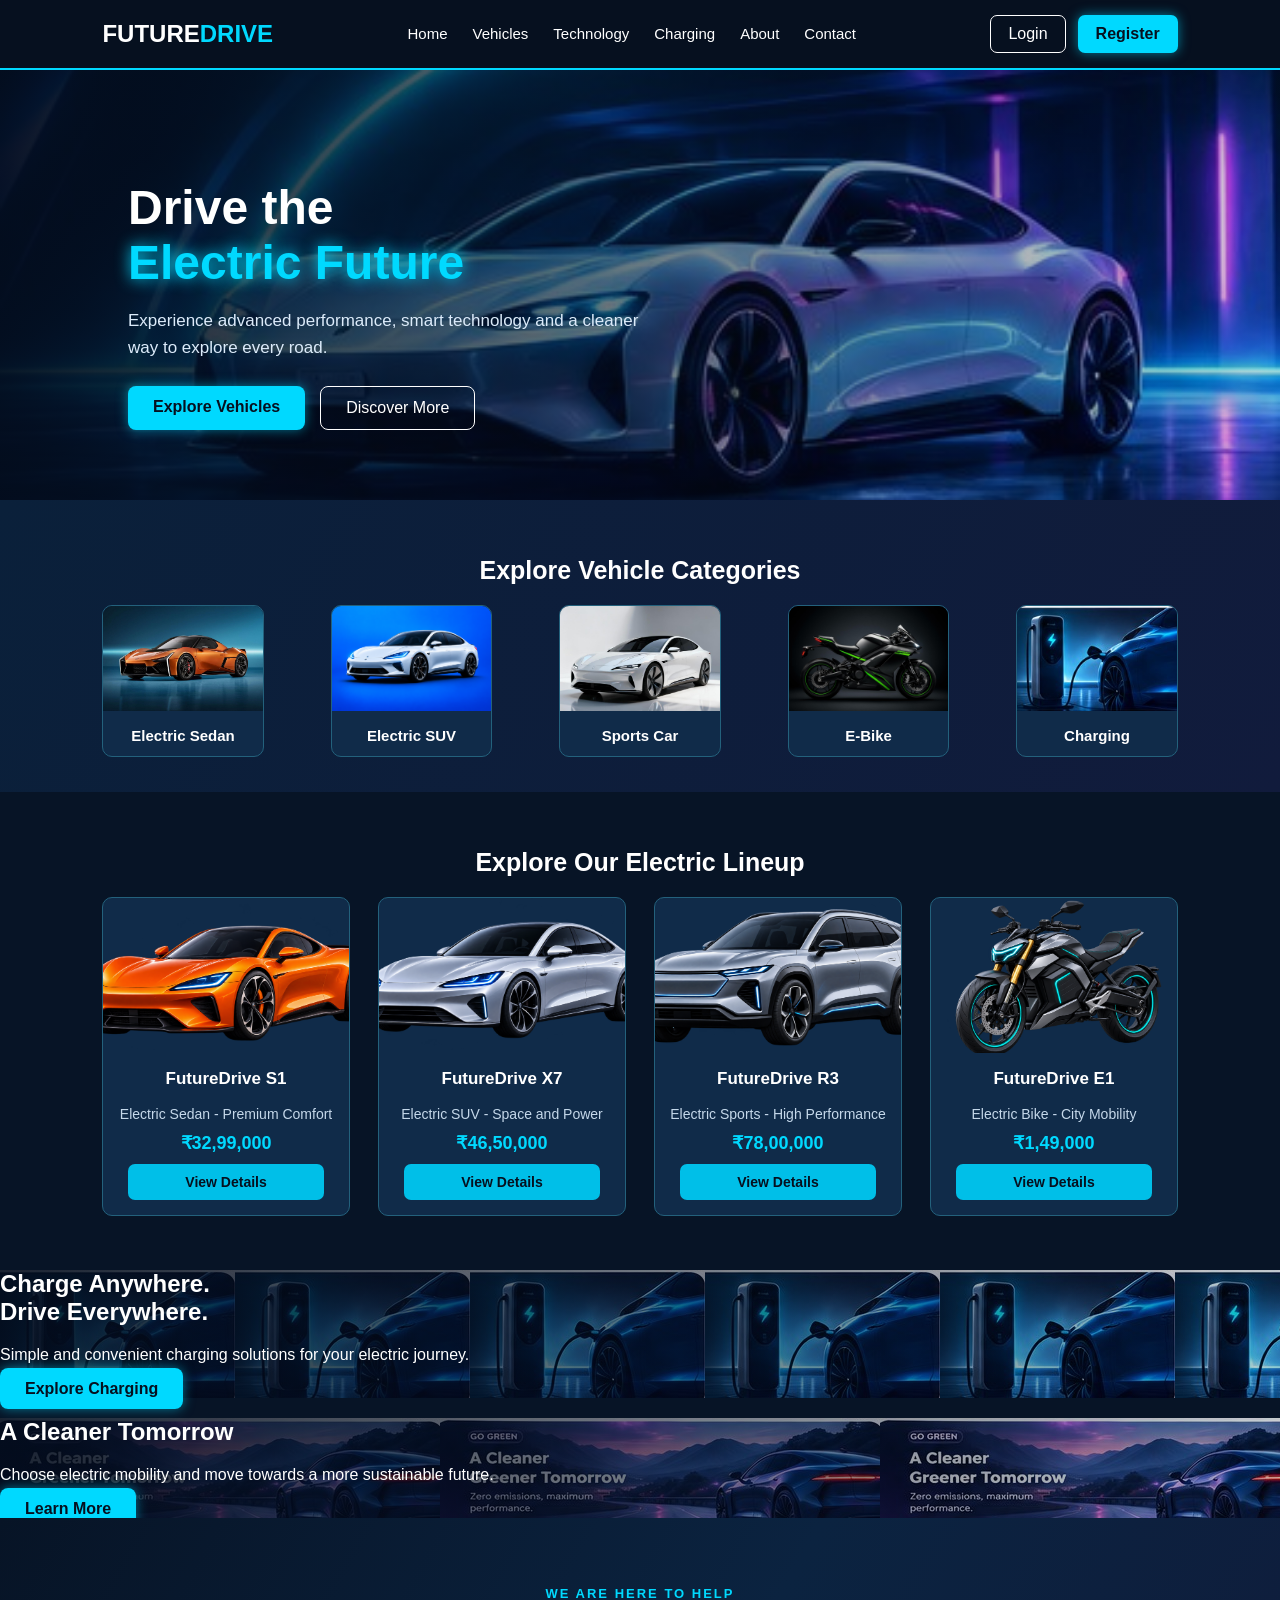
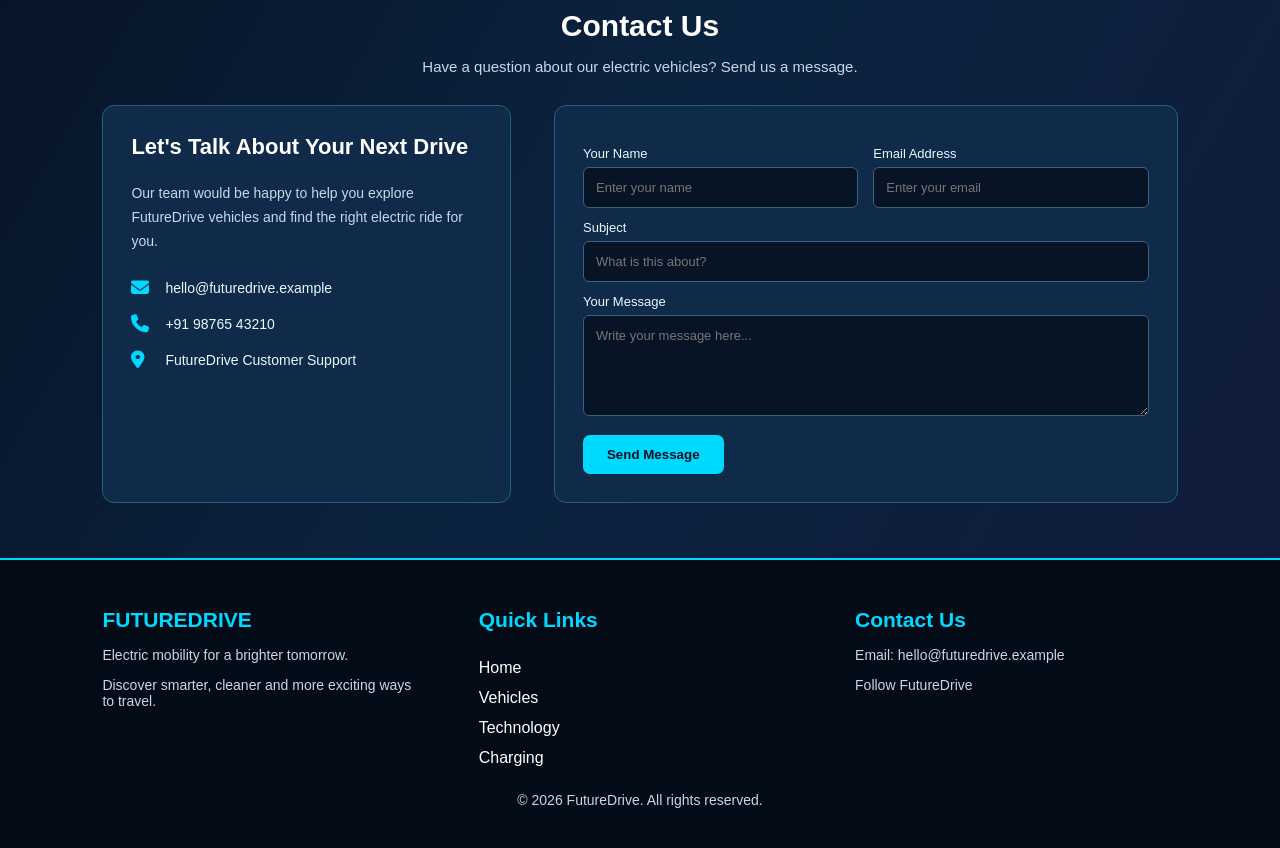
==== commit e1a4ad6d: "updated website" ====
--- a/index.html
+++ b/index.html
@@ -168,7 +168,7 @@
             <h2>Contact Us</h2>
             <p>Email: hello@futuredrive.example</p>
             <p>Follow FutureDrive</p>
-            <a href="#">f</a><a href="#">◎</a><a href="#">in</a>
+            
         </div>
     </div>
     <p class="footer-copy">© 2026 FutureDrive. All rights reserved.</p>
--- a/style.css
+++ b/style.css
@@ -271,7 +271,7 @@
     border-color: #00D9FF;
     box-shadow: 0 0 20px rgba(0, 217, 255, 0.3);
     position: relative;
-    z-index: 2;
+   
 }
 
 .product-card:active {
@@ -297,36 +297,7 @@
     box-shadow: 0 0 15px #00D9FF;
 }
 
-.promo-section {
-    display: flex;
-    justify-content: space-between;
-    gap: 20px;
-    padding: 35px 8%;
-    background: linear-gradient(120deg, #101C3B, #092B43);
-}
-
-.promo-card {
-    width: 50%;
-    min-height: 220px;
-    padding: 30px;
-    display: flex;
-    flex-direction: column;
-    justify-content: center;
-    background-size: cover;
-    background-position: center;
-    border-radius: 12px;
-    overflow: hidden;
-    border: 1px solid #00AFCF;
-}
-
-.promo-card h2 {
-    margin: 0 0 10px;
-}
-
-.promo-card p {
-    max-width: 300px;
-    line-height: 1.5;
-}
+
 
 .charging-banner {
     background-image: linear-gradient(to right, rgba(3, 12, 28, 0.9), rgba(3, 12, 28, 0.2)), url("images/charging.jpg");
@@ -687,433 +658,6 @@
 
 
 
-@media (max-width: 546px) {
-
-    body {
-        overflow-x: hidden;
-    }
-
-    .navbar {
-        flex-direction: row;
-        flex-wrap: wrap;
-        padding: 15px 20px;
-    }
-
-    .menu-icon {
-        display: block;
-        font-size: 25px;
-        cursor: pointer;
-        color: #00D9FF;
-    }
-
-    .nav-links {
-        display: none;
-        flex-direction: column;
-        align-items: center;
-        width: 100%;
-        gap: 0;
-        padding-top: 15px;
-    }
-
-    #menu-toggle:checked ~ .nav-links {
-        display: flex;
-    }
-
-    .nav-links li {
-        width: 100%;
-        text-align: center;
-    }
-
-    .nav-links a {
-        display: block;
-        padding: 10px 0;
-    }
-
-    .nav-buttons {
-        display: none;
-        width: 100%;
-        flex-direction: column;
-        padding-top: 12px;
-    }
-
-    #menu-toggle:checked ~ .nav-buttons {
-        display: flex;
-    }
-
-    .hero {
-        height: 350px;
-        padding: 30px 20px;
-        background-position: 60% center;
-    }
-
-    .hero-content h1 {
-        font-size: 32px;
-    }
-
-    .hero-content p {
-        font-size: 14px;
-    }
-
-    .hero-buttons {
-        flex-wrap: wrap;
-    }
-
-    .collections {
-        padding: 30px 20px;
-    }
-
-    .collection-container {
-        flex-direction: column;
-        align-items: center;
-    }
-
-    .collection-card {
-        width: 100%;
-        max-width: 350px;
-    }
-
-    .collection-card img {
-        height: 180px;
-    }
-
-    .products {
-        padding: 25px 20px;
-    }
-
-    .product-container {
-        flex-direction: column;
-        align-items: center;
-    }
-
-    .product-card {
-        width: 100%;
-        max-width: 350px;
-    }
-
-    .product-card img {
-        height: 200px;
-    }
-
-    .promo-section {
-        flex-direction: column;
-        padding: 25px 20px;
-    }
-
-    .promo-card {
-        width: 100%;
-    }
-
-    .bottom-section {
-        flex-direction: column;
-        padding: 30px 20px;
-        gap: 30px;
-    }
-
-    .why-choose,
-    .newsletter {
-        width: 100%;
-    }
-
-    .features {
-        flex-wrap: wrap;
-        gap: 15px;
-    }
-
-    .feature {
-        width: 100%;
-    }
-
-    .shoe-detail-page {
-        padding: 25px 20px;
-        min-height: auto;
-    }
-
-    .shoe-detail-container {
-        flex-direction: column;
-        gap: 25px;
-    }
-
-    .shoe-detail-image {
-        width: 100%;
-    }
-
-    .shoe-detail-image img {
-        width: 100%;
-        height: 300px;
-        object-fit: cover;
-    }
-
-    .shoe-detail-info {
-        width: 100%;
-        padding: 20px 0;
-    }
-
-    .shoe-detail-info h1 {
-        font-size: 27px;
-    }
-
-    .shoe-tagline {
-        font-size: 15px;
-    }
-
-    .shoe-description {
-        font-size: 15px;
-    }
-
-    .login-box {
-        padding: 25px 20px;
-    }
-
-    footer {
-        padding: 25px 20px;
-    }
-
-    .footer-container {
-        flex-direction: column;
-        gap: 25px;
-    }
-
-    .footer-links,
-    .footer-contact,
-    .footer-media {
-        width: 100%;
-    }
-}
-
-
-/* FUTUREDRIVE TECHNOLOGY SECTION */
-
-.mobility-section {
-    padding: 60px 8%;
-    background: linear-gradient(120deg, #071426, #0B2340, #101B3B);
-}
-
-.mobility-heading {
-    text-align: center;
-    margin-bottom: 35px;
-}
-
-.section-tag {
-    color: #00D9FF;
-    font-size: 13px;
-    font-weight: bold;
-    letter-spacing: 2px;
-    margin-bottom: 10px;
-}
-
-.mobility-heading h2 {
-    font-size: 30px;
-    margin: 8px 0 12px;
-}
-
-.mobility-heading > p:last-child {
-    color: #C5D8EA;
-    font-size: 15px;
-}
-
-.mobility-container {
-    display: flex;
-    justify-content: space-between;
-    flex-wrap: wrap;
-    gap: 18px;
-}
-
-.mobility-card {
-    width: 23%;
-    padding: 25px 18px;
-    text-align: center;
-    background-color: #102B49;
-    border: 1px solid #23617C;
-    border-radius: 12px;
-    transition: 0.3s;
-}
-
-.mobility-card i {
-    font-size: 35px;
-    color: #00D9FF;
-    margin-bottom: 15px;
-}
-
-.mobility-card h3 {
-    font-size: 17px;
-    margin-bottom: 10px;
-}
-
-.mobility-card p {
-    color: #C5D8EA;
-    font-size: 13px;
-    line-height: 1.6;
-}
-
-.mobility-card:hover {
-    transform: scale(1.05);
-    border-color: #00D9FF;
-    box-shadow: 0 0 20px rgba(0, 217, 255, 0.3);
-    position: relative;
-    z-index: 2;
-}
-
-.mobility-stats {
-    display: flex;
-    justify-content: space-around;
-    gap: 20px;
-    margin-top: 45px;
-    padding: 25px 10px;
-    border-top: 1px solid rgba(0, 217, 255, 0.3);
-    border-bottom: 1px solid rgba(0, 217, 255, 0.3);
-}
-
-.stat {
-    text-align: center;
-    width: 30%;
-}
-
-.stat h2 {
-    color: #00D9FF;
-    font-size: 32px;
-    margin: 0 0 5px;
-    text-shadow: 0 0 12px rgba(0, 217, 255, 0.4);
-}
-
-.stat h2 span {
-    font-size: 19px;
-}
-
-.stat p {
-    color: #D5E5F4;
-    font-size: 13px;
-}
-
-.stat-note {
-    text-align: center;
-    color: #829BB2;
-    font-size: 11px;
-    margin-top: 12px;
-}
-
-.footer-newsletter {
-    margin-top: 12px;
-}
-
-.footer-newsletter input {
-    width: 100%;
-    padding: 10px;
-    margin-bottom: 8px;
-    border: 1px solid #23617C;
-    border-radius: 5px;
-    background-color: #071426;
-    color: white;
-}
-
-.footer-newsletter button {
-    padding: 9px 18px;
-    border: none;
-    border-radius: 5px;
-    background-color: #00D9FF;
-    color: #06101F;
-    font-weight: bold;
-    cursor: pointer;
-}
-
-.footer-newsletter button:hover {
-    background-color: white;
-    box-shadow: 0 0 12px #00D9FF;
-}
-
-@media (max-width: 546px) {
-    .mobility-section {
-        padding: 40px 20px;
-    }
-
-    .mobility-heading h2 {
-        font-size: 24px;
-    }
-
-    .mobility-container {
-        flex-direction: column;
-        align-items: center;
-    }
-
-    .mobility-card {
-        width: 100%;
-        max-width: 350px;
-    }
-
-    .mobility-stats {
-        flex-wrap: wrap;
-        gap: 20px;
-    }
-
-    .stat {
-        width: 100%;
-    }
-}
-
-
-/* CONTACT FORM IN THE FOOTER */
-
-.footer-container {
-    flex-wrap: wrap;
-}
-
-.footer-contact-form {
-    width: 30%;
-}
-
-.footer-contact-form h2 {
-    margin-bottom: 15px;
-}
-
-.footer-contact-form input,
-.footer-contact-form textarea {
-    width: 100%;
-    padding: 10px;
-    margin-bottom: 10px;
-    border: 1px solid #23617C;
-    border-radius: 5px;
-    background-color: #071426;
-    color: white;
-    font-family: Arial, sans-serif;
-    font-size: 13px;
-    box-sizing: border-box;
-}
-
-.footer-contact-form input:focus,
-.footer-contact-form textarea:focus {
-    outline: none;
-    border-color: #00D9FF;
-    box-shadow: 0 0 8px rgba(0, 217, 255, 0.25);
-}
-
-.footer-contact-form textarea {
-    resize: vertical;
-}
-
-.footer-contact-form button {
-    width: 100%;
-    padding: 10px;
-    border: none;
-    border-radius: 6px;
-    background-color: #00D9FF;
-    color: #06101F;
-    font-weight: bold;
-    cursor: pointer;
-}
-
-.footer-contact-form button:hover {
-    background-color: white;
-    box-shadow: 0 0 12px #00D9FF;
-}
-
-@media (max-width: 546px) {
-    .footer-contact-form {
-        width: 100%;
-    }
-}
-
-
-/* FOOTER CONTACT FORM - SIMPLE THREE COLUMN LAYOUT */
-
 .footer-container {
     display: flex;
     justify-content: space-between;
@@ -1175,18 +719,6 @@
     margin-top: 25px;
 }
 
-@media (max-width: 546px) {
-    .footer-container {
-        flex-direction: column;
-        gap: 25px;
-    }
-
-    .footer-contact,
-    .footer-links,
-    .footer-media {
-        width: 100%;
-    }
-}
 
 
 /* CONTACT US SECTION - PLACED AFTER PROMOTION */
@@ -1327,32 +859,3 @@
     box-shadow: 0 0 15px #00D9FF;
 }
 
-@media (max-width: 546px) {
-    .contact-section {
-        padding: 40px 20px;
-    }
-
-    .contact-heading h2 {
-        font-size: 25px;
-    }
-
-    .contact-container {
-        flex-direction: column;
-    }
-
-    .contact-info,
-    .contact-form-box {
-        width: 100%;
-        padding: 22px;
-        box-sizing: border-box;
-    }
-
-    .contact-input-row {
-        flex-direction: column;
-        gap: 0;
-    }
-
-    .contact-input-row div {
-        width: 100%;
-    }
-}
